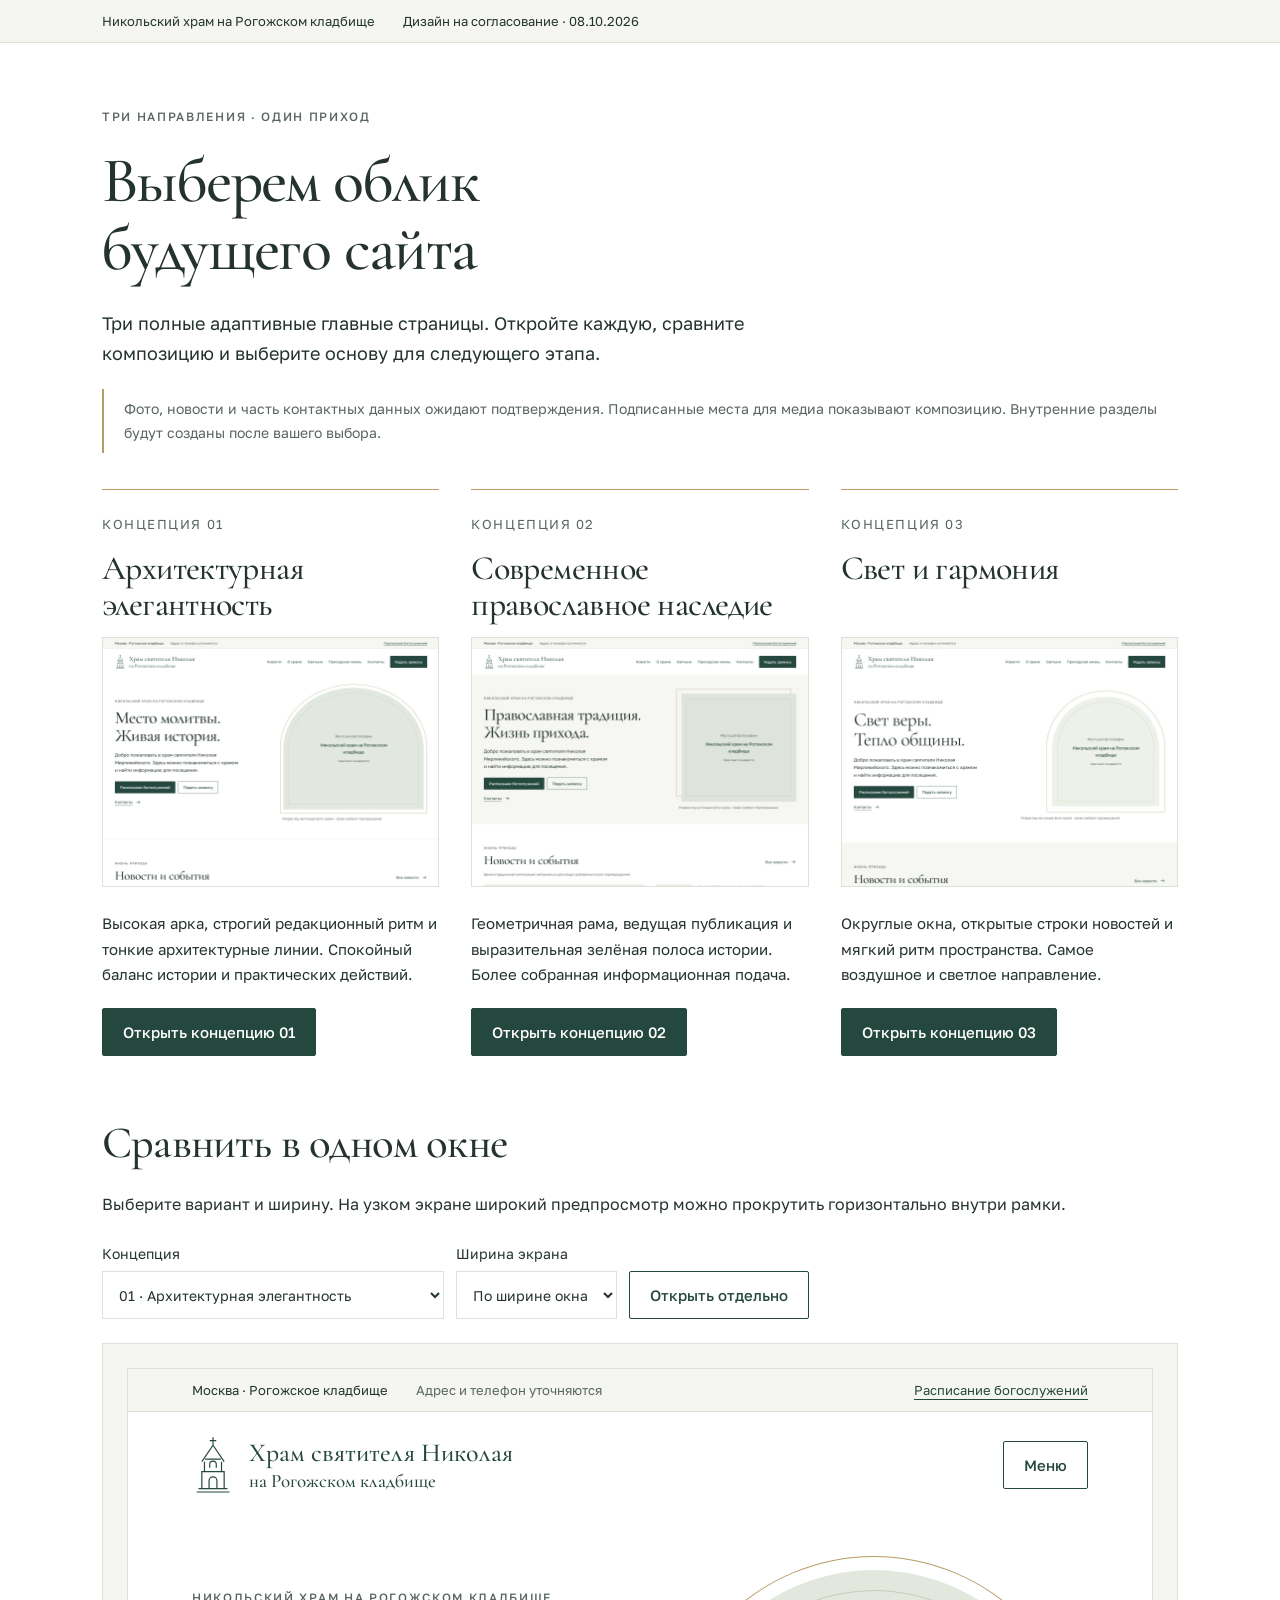
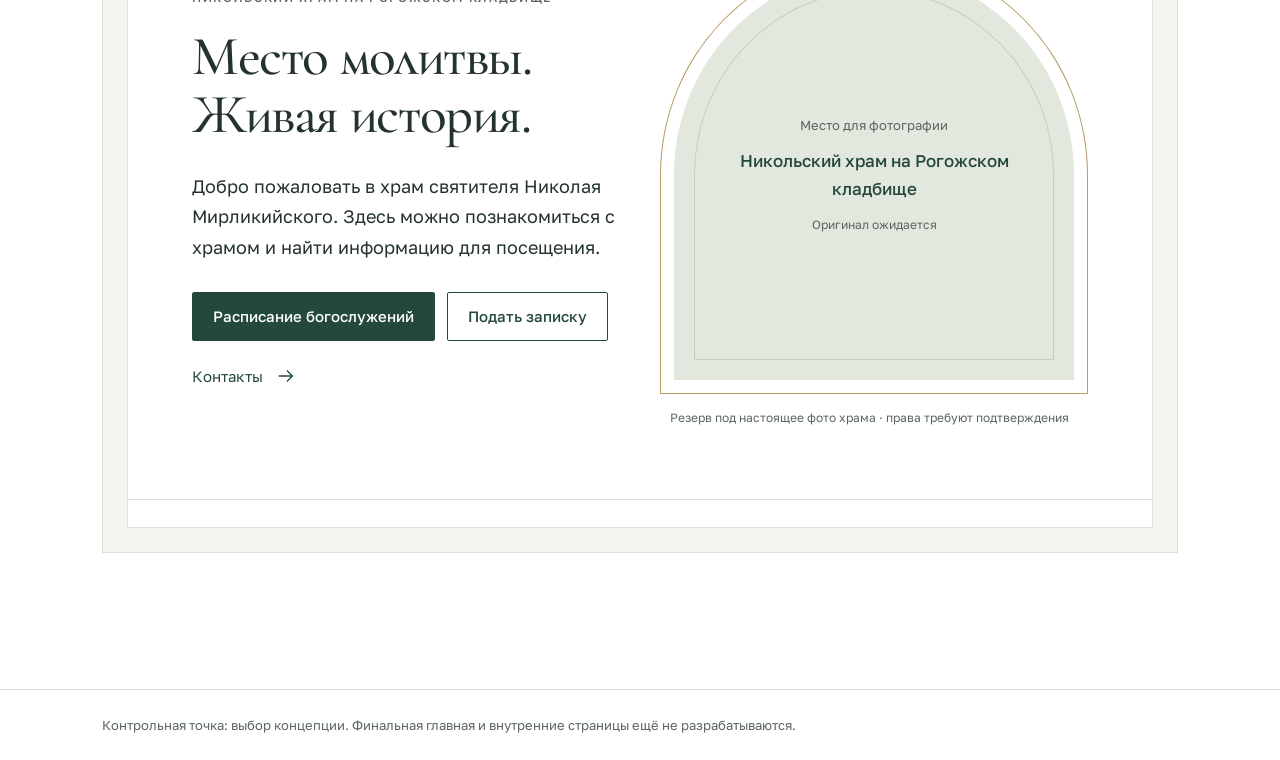
==== concepts/index.html @ eef2ff9b "Add Spec First homepage concepts, comparison gallery and verified responsive layouts" ====
<!doctype html><html lang="ru"><head><meta charset="utf-8"><meta name="viewport" content="width=device-width, initial-scale=1"><title>Три концепции — Никольский храм</title><link rel="stylesheet" href="../css/bootstrap.min.css"><link rel="stylesheet" href="../css/fonts.css"><link rel="stylesheet" href="../css/concepts.css"><script defer src="../js/concepts.js"></script></head><body><a class="skip-link" href="#main">Перейти к содержанию</a><header class="topbar"><div class="container topbar-inner"><span>Никольский храм на Рогожском кладбище</span><span>Дизайн на согласование · 08.10.2026</span></div></header><main id="main"><section class="gallery-hero"><div class="container"><p class="eyebrow">Три направления · один приход</p><h1>Выберем облик<br>будущего сайта</h1><p class="lead gallery-intro">Три полные адаптивные главные страницы. Откройте каждую, сравните композицию и выберите основу для следующего этапа.</p><p class="status-banner">Фото, новости и часть контактных данных ожидают подтверждения. Подписанные места для медиа показывают композицию. Внутренние разделы будут созданы после вашего выбора.</p><div class="gallery-grid"><article class="concept-card"><span class="concept-number">КОНЦЕПЦИЯ 01</span><h2>Архитектурная элегантность</h2><a class="preview-link" href="concept-01.html"><img src="../images/previews/concept-01.webp" alt="Скриншот первого экрана: Архитектурная элегантность" width="1440" height="1067" loading="lazy"></a><p>Высокая арка, строгий редакционный ритм и тонкие архитектурные линии. Спокойный баланс истории и практических действий.</p><a class="btn btn-primary" href="concept-01.html">Открыть концепцию 01</a></article><article class="concept-card"><span class="concept-number">КОНЦЕПЦИЯ 02</span><h2>Современное православное наследие</h2><a class="preview-link" href="concept-02.html"><img src="../images/previews/concept-02.webp" alt="Скриншот первого экрана: Современное православное наследие" width="1440" height="1067" loading="lazy"></a><p>Геометричная рама, ведущая публикация и выразительная зелёная полоса истории. Более собранная информационная подача.</p><a class="btn btn-primary" href="concept-02.html">Открыть концепцию 02</a></article><article class="concept-card"><span class="concept-number">КОНЦЕПЦИЯ 03</span><h2>Свет и гармония</h2><a class="preview-link" href="concept-03.html"><img src="../images/previews/concept-03.webp" alt="Скриншот первого экрана: Свет и гармония" width="1440" height="1067" loading="lazy"></a><p>Округлые окна, открытые строки новостей и мягкий ритм пространства. Самое воздушное и светлое направление.</p><a class="btn btn-primary" href="concept-03.html">Открыть концепцию 03</a></article></div></div></section><section class="section compare-section"><div class="container"><h2>Сравнить в одном окне</h2><p>Выберите вариант и ширину. На узком экране широкий предпросмотр можно прокрутить горизонтально внутри рамки.</p><div class="compare-controls"><label for="concept-select">Концепция<select id="concept-select" aria-label="Концепция"><option value="concept-01.html">01 · Архитектурная элегантность</option><option value="concept-02.html">02 · Современное православное наследие</option><option value="concept-03.html">03 · Свет и гармония</option></select></label><label for="width-select">Ширина экрана<select id="width-select" aria-label="Ширина экрана"><option value="auto">По ширине окна</option><option>1440</option><option>1024</option><option>768</option><option>375</option><option>320</option></select></label><a class="btn btn-outline-primary open-current" href="concept-01.html">Открыть отдельно</a></div><div class="compare-stage"><iframe class="compare-frame" src="concept-01.html" title="Предпросмотр: Архитектурная элегантность" loading="lazy"></iframe></div></div></section></main><footer class="gallery-footer"><div class="container">Контрольная точка: выбор концепции. Финальная главная и внутренние страницы ещё не разрабатываются.</div></footer></body></html>
---- css/fonts.css ----
@font-face {
  font-family: 'Cormorant Garamond';
  font-style: normal;
  font-weight: 400;
  font-display: swap;
  src: url(../fonts/cormorant-400.ttf) format('truetype');
}
@font-face {
  font-family: 'Cormorant Garamond';
  font-style: normal;
  font-weight: 500;
  font-display: swap;
  src: url(../fonts/cormorant-500.ttf) format('truetype');
}
@font-face {
  font-family: 'Cormorant Garamond';
  font-style: normal;
  font-weight: 600;
  font-display: swap;
  src: url(../fonts/cormorant-600.ttf) format('truetype');
}
@font-face {
  font-family: 'Golos Text';
  font-style: normal;
  font-weight: 400;
  font-display: swap;
  src: url(../fonts/golos-400.ttf) format('truetype');
}
@font-face {
  font-family: 'Golos Text';
  font-style: normal;
  font-weight: 500;
  font-display: swap;
  src: url(../fonts/golos-500.ttf) format('truetype');
}
@font-face {
  font-family: 'Golos Text';
  font-style: normal;
  font-weight: 600;
  font-display: swap;
  src: url(../fonts/golos-600.ttf) format('truetype');
}
---- css/concepts.css ----
:root{--ink:#24332d;--muted:#59665e;--green:#25483e;--deep:#18352e;--gold:#b79c65;--soft:#f5f6f2;--line:#dce1da}*{box-sizing:border-box}body{font-family:'Golos Text',Arial,sans-serif;color:var(--ink);line-height:1.7;background:#fff}h1,h2,h3,.brand,.footer-brand{font-family:'Cormorant Garamond',Georgia,serif;font-weight:500;line-height:1.05}h1{font-size:clamp(42px,4.8vw,72px);letter-spacing:-.025em;margin:0 0 26px}h2{font-size:clamp(38px,3.5vw,52px);letter-spacing:-.018em;margin:0 0 24px}h3{font-size:30px;margin:18px 0 12px}p{margin-bottom:20px}a{color:var(--green);text-decoration:none}a:hover{color:var(--deep);text-decoration:underline}button{font:inherit}a,button{transition:background-color .18s,color .18s}button:focus-visible,a:focus-visible{outline:3px solid var(--green);outline-offset:4px}section{scroll-margin-top:20px}.container{padding-left:32px;padding-right:32px}.section{padding:88px 0}.eyebrow{text-transform:uppercase;font-size:12px;letter-spacing:.14em;font-weight:500;line-height:1.7;margin-bottom:20px;color:var(--muted)}.lead{font-size:18px;font-weight:400;line-height:1.7;max-width:500px}.topbar{background:var(--soft);font-size:13px;border-bottom:1px solid var(--line)}.topbar-inner{display:flex;align-items:center;gap:28px;padding-top:10px;padding-bottom:10px}.contact-pending{margin-right:auto;color:var(--muted)}.utility-link{border:0;background:none;padding:0;color:var(--green);text-decoration:underline;text-underline-offset:4px}.main-header{display:flex;justify-content:space-between;gap:24px;align-items:center;padding-top:24px;padding-bottom:24px}.brand{display:flex;gap:15px;align-items:center;font-size:26px;color:var(--green);flex-shrink:0}.brand:hover{text-decoration:none}.brand small{display:block;font-size:19px;margin-top:5px}.brand img{object-fit:contain}#primary-nav{display:flex;align-items:center;gap:24px;font-size:14px}#primary-nav a{white-space:nowrap}#primary-nav .btn{font-size:14px;padding:11px 18px;white-space:nowrap}.menu-toggle{display:none}.btn{font-size:15px;font-weight:500;border-radius:2px;min-height:48px;padding:12px 20px;line-height:1.5;white-space:normal}.btn-primary{--bs-btn-bg:var(--green);--bs-btn-border-color:var(--green);--bs-btn-hover-bg:var(--deep);--bs-btn-hover-border-color:var(--deep);--bs-btn-active-bg:var(--deep);--bs-btn-active-border-color:var(--deep);--bs-btn-disabled-bg:#68766e;--bs-btn-disabled-border-color:#68766e}.btn-outline-primary{--bs-btn-color:var(--green);--bs-btn-border-color:var(--green);--bs-btn-hover-bg:var(--green);--bs-btn-hover-border-color:var(--green);--bs-btn-active-bg:var(--deep);--bs-btn-active-border-color:var(--deep)}.text-link{display:inline-flex;align-items:center;gap:12px;color:var(--green);background:none;border:0;padding:8px 0;line-height:1.5;font-size:15px;text-align:left}.text-link:hover{text-decoration:underline;text-underline-offset:5px}.arrow{width:22px;height:22px;flex-shrink:0;fill:none;stroke:currentColor;stroke-width:1.4}.hero{padding:38px 0 72px}.hero .row{--bs-gutter-x:72px}.hero-copy{padding-top:20px;padding-bottom:20px}.hero-actions{display:flex;flex-wrap:wrap;gap:12px;margin-top:30px}.hero-actions .text-link{flex-basis:100%;margin-top:4px}.hero-frame{position:relative;padding:14px}.hero-frame:before{content:'';position:absolute;inset:0;border:1px solid var(--gold);border-radius:50% 50% 0 0}.media-placeholder{position:relative;background:#e9ede5;display:flex;align-items:center;justify-content:center;overflow:hidden;text-align:center;color:var(--muted);padding:28px;min-height:180px}.hero-media{height:490px;border-radius:50% 50% 0 0;background:#e2e8de}.media-line{position:absolute;inset:20px;border:1px solid #c5cec0}.hero-media .media-line{border-radius:50% 50% 0 0}.media-caption{position:relative;font-size:13px;line-height:1.65;max-width:270px}.media-caption strong{display:block;font-weight:500;margin-top:10px;font-size:17px;color:var(--green)}.media-caption small{display:block;margin-top:12px;font-size:12px}.photo-note{font-size:12px;color:var(--muted);margin:14px 10px 0;line-height:1.6}.section-heading{display:flex;justify-content:space-between;align-items:end;gap:20px;margin-bottom:12px}.section-heading h2{margin-bottom:0}.section-heading .eyebrow{margin-bottom:12px}.demo-note,.source-note{font-size:13px;line-height:1.65;color:var(--muted)}.demo-note{margin:20px 0 30px}.news-layout{display:grid;grid-template-columns:repeat(3,minmax(0,1fr));gap:32px}.news-media{aspect-ratio:3/2}.news-item .eyebrow{display:block;margin:20px 0 0;font-size:11px;letter-spacing:.07em}.news-item p{font-size:15px}.news-item h3{font-size:30px}.news-item .text-link{border-bottom:1px solid var(--line)}.about-section{background:var(--soft)}.about-media{height:420px}.about-copy{padding-left:60px}.source-note{margin:18px 0 0}.shrine-layout{display:grid;grid-template-columns:repeat(3,minmax(0,1fr));gap:48px}.shrine-media{height:285px;background:#f1f0e8}.shrine-item h3{font-size:29px;line-height:1.1}.shrine-item p{font-size:15px}.community-section{background:var(--soft)}.community-layout{display:grid;grid-template-columns:1fr 1.2fr;gap:72px;align-items:center}.community-media{height:370px}.community-copy .lead{font-size:26px;font-family:'Cormorant Garamond',Georgia,serif}.contacts-section dt{font-weight:500;font-size:14px;margin-top:18px}.contacts-section dd{color:var(--muted);font-size:14px;margin-bottom:24px}.map-placeholder{min-height:350px;background:#eef0e9;display:flex;flex-direction:column;justify-content:center;align-items:center;padding:32px;text-align:center;border:1px solid var(--line)}.map-placeholder strong{font-size:23px;font-weight:500}.map-placeholder p{margin:12px 0}.map-placeholder small{color:var(--muted)}.map-cross{width:32px;height:32px;border:1px solid var(--gold);border-radius:50%;margin-bottom:20px;position:relative}.map-cross:after{content:'';width:6px;height:6px;position:absolute;left:12px;top:12px;background:var(--green);border-radius:50%}footer{background:var(--deep);color:#f5f6f2;padding:52px 0 22px;font-size:13px}footer a,footer .text-link{color:#f5f6f2}footer a:hover{color:#fff}footer a:focus-visible{outline-color:#fff}.footer-main{display:flex;gap:56px;justify-content:space-between}.footer-brand{font-size:28px;margin:0 0 20px}.footer-brand small{display:block;font-size:21px;margin-top:7px}.footer-main nav{display:grid;grid-template-columns:1fr 1fr;gap:10px 28px}.footer-bottom{border-top:1px solid #496257;margin-top:36px;padding-top:20px;display:flex;justify-content:space-between;gap:24px;color:#d4dfd7;font-size:12px}.skip-link{position:fixed;left:20px;top:-100px;z-index:20;background:var(--green);color:#fff;padding:12px}.skip-link:focus{top:10px}.page-dialog{border:1px solid var(--line);width:min(580px,calc(100% - 32px));padding:32px;color:var(--ink);max-height:90vh;overflow-y:auto}.page-dialog::backdrop{background:#18352e88}.dialog-top{display:flex;gap:24px;justify-content:space-between}.dialog-close:not(.btn){border:0;background:none;color:var(--green);padding:0;align-self:flex-start}.planned-path{font-size:13px;overflow-wrap:anywhere}.page-dialog h2{font-size:38px}.page-dialog .eyebrow{font-size:11px}
/* Architectural elegance */
.concept-01 .news-section{border-top:1px solid var(--line)}.concept-01 .about-media{border-radius:0 140px 0 0}.concept-01 .community-layout{grid-template-columns:1fr 1.4fr}.concept-01 .community-media{border-radius:160px 0 0 0}
/* Contemporary Orthodox heritage */
.concept-02 .hero{background:var(--soft);padding-top:56px;padding-bottom:56px}.concept-02 h1{font-size:clamp(42px,4.7vw,70px)}.concept-02 .hero-copy{width:58.333%}.concept-02 .hero-art{width:41.667%}.concept-02 .hero-media{border-radius:0;height:435px;background:#dde4da}.concept-02 .hero-media .media-line{border-radius:0}.concept-02 .hero-frame{padding:20px 0 0 20px}.concept-02 .hero-frame:before{border-radius:0;inset:0 20px 20px 0}.concept-02 .news-layout{grid-template-columns:1.15fr 1fr;grid-template-rows:1fr 1fr;gap:24px 48px}.concept-02 .news-item:first-child{grid-row:span 2}.concept-02 .news-item:not(:first-child){display:grid;grid-template-columns:145px 1fr;gap:22px;border-bottom:1px solid var(--line);padding-bottom:20px}.concept-02 .news-item:not(:first-child) .news-media{height:100%;min-height:150px;aspect-ratio:auto;padding:12px}.concept-02 .news-item:not(:first-child) .media-caption strong{font-size:14px}.concept-02 .news-item:not(:first-child) .media-caption{font-size:11px}.concept-02 .news-item:not(:first-child) .eyebrow{margin-top:0}.concept-02 .news-item:not(:first-child) h3{font-size:28px}.concept-02 .news-item:not(:first-child) p{margin-bottom:6px}.concept-02 .about-section{background:var(--green);color:#fff}.concept-02 .about-section .eyebrow,.concept-02 .about-section .source-note{color:#d4dfd7}.concept-02 .about-section .text-link{color:#fff}.concept-02 .about-section .text-link:focus-visible{outline-color:white}.concept-02 .about-copy{order:-1;padding-left:24px;padding-right:60px}.concept-02 .about-media{height:360px}.concept-02 .shrine-layout{grid-template-columns:1fr;gap:0}.concept-02 .shrine-item{display:grid;grid-template-columns:170px 1fr;gap:48px;padding:26px 0;border-bottom:1px solid var(--line)}.concept-02 .shrine-media{height:170px;min-height:170px;padding:14px}.concept-02 .shrine-media .media-caption strong{font-size:13px}.concept-02 .shrine-item h3{font-size:36px;margin-top:5px}.concept-02 .community-section{background:white;padding-top:0}.concept-02 .community-layout{border-top:1px solid var(--line);padding-top:70px}.concept-02 .contacts-section{background:var(--soft)}
/* Light and harmony */
.concept-03 .hero{padding:65px 0 90px}.concept-03 .hero-copy{padding-right:50px}.concept-03 .hero-frame{padding:24px;max-width:480px;margin-left:auto}.concept-03 .hero-frame:before{border-radius:48% 48% 5px 5px}.concept-03 .hero-media{height:440px;border-radius:48% 48% 5px 5px;background:#eef1e8}.concept-03 .hero-media .media-line{border-radius:48% 48% 5px 5px}.concept-03 .hero h1{font-weight:400;font-size:clamp(44px,5.3vw,80px)}.concept-03 .news-section{background:var(--soft)}.concept-03 .news-layout{grid-template-columns:1fr;gap:0}.concept-03 .news-item{display:grid;grid-template-columns:190px 1fr;gap:40px;padding:24px 0;border-bottom:1px solid var(--line)}.concept-03 .news-media{min-height:140px;height:140px;aspect-ratio:auto}.concept-03 .news-item .eyebrow{margin-top:0}.concept-03 .news-item h3{margin-top:8px}.concept-03 .news-item p{margin-bottom:0}.concept-03 .news-copy{display:grid;grid-template-columns:1fr auto;column-gap:24px}.concept-03 .news-copy .eyebrow,.concept-03 .news-copy h3,.concept-03 .news-copy p{grid-column:1}.concept-03 .news-copy .text-link{grid-column:2;grid-row:1/4;align-self:center;border:0}.concept-03 .about-section{background:white}.concept-03 .about-art{width:41.667%}.concept-03 .about-copy{width:58.333%;padding-left:100px}.concept-03 .about-media{height:440px;border-radius:180px 180px 0 0}.concept-03 .shrine-section{padding-top:20px}.concept-03 .shrine-layout{gap:60px}.concept-03 .shrine-media{border-radius:50% 50% 0 0;height:310px}.concept-03 .shrine-media .media-line{border-radius:50% 50% 0 0}.concept-03 .community-layout{grid-template-columns:1.2fr 1fr}.concept-03 .community-media{border-radius:3px 140px 3px 3px}
/* Comparison gallery */
.gallery-hero{padding:64px 0 32px}.gallery-hero h1{font-size:clamp(44px,5vw,68px)}.gallery-intro{max-width:700px}.gallery-grid{display:grid;grid-template-columns:repeat(3,minmax(0,1fr));gap:32px;margin-top:36px}.concept-card{border-top:1px solid var(--gold);padding-top:20px}.concept-number{font-size:13px;letter-spacing:.12em;color:var(--muted)}.concept-card h2{font-size:34px;margin:14px 0;min-height:72px}.concept-card p{font-size:15px}.preview-link{display:block;background:var(--soft);margin-bottom:24px;overflow:hidden;border:1px solid var(--line)}.preview-link img{display:block;width:100%;aspect-ratio:1.35;object-fit:cover;object-position:top}.compare-section{padding-top:32px}.compare-controls{display:flex;flex-wrap:wrap;gap:12px;align-items:end;margin:24px 0}.compare-controls label{display:flex;flex-direction:column;gap:5px;font-size:14px}.compare-controls select{border:1px solid var(--line);padding:12px;color:var(--ink);background:#fff;min-height:48px}.compare-stage{overflow:auto;background:var(--soft);padding:24px;border:1px solid var(--line)}.compare-frame{width:100%;height:760px;border:1px solid var(--line);display:block;margin:0 auto;background:#fff}.gallery-footer{background:white;color:var(--muted);border-top:1px solid var(--line);padding:24px 0;margin-top:48px}.status-banner{border-left:2px solid var(--gold);padding:8px 0 8px 20px;color:var(--muted);font-size:14px}
@media(min-width:1400px){.container{max-width:1320px}}
@media(max-width:1199px){.main-header{position:relative;flex-wrap:wrap}.menu-toggle{display:block}#primary-nav{display:none;flex-basis:100%;flex-wrap:wrap;border-top:1px solid var(--line);padding-top:20px}#primary-nav.is-open{display:flex}.hero .row{--bs-gutter-x:40px}h1{font-size:clamp(42px,5.4vw,64px)}.hero-media{height:410px}.about-copy{padding-left:35px}.concept-03 .about-copy{padding-left:60px}.concept-02 .news-item:not(:first-child){grid-template-columns:110px 1fr;gap:16px}.footer-main{gap:32px}.gallery-grid{gap:24px}.concept-card h2{font-size:30px}}
@media(max-width:991px){.section{padding:60px 0}.container{padding-left:24px;padding-right:24px}.contact-pending{display:none}.topbar-inner{justify-content:space-between}.hero .row{--bs-gutter-x:30px}.hero-media,.concept-02 .hero-media,.concept-03 .hero-media{height:350px}.hero-actions .btn{width:100%}.hero{padding-bottom:50px}.hero-copy .eyebrow{font-size:10px}.news-layout,.shrine-layout{gap:24px}.shrine-media{height:230px}.community-layout{gap:40px}.community-media{height:330px}.concept-02 .news-layout{gap:24px}.concept-02 .news-item:not(:first-child){display:block}.concept-02 .news-item:not(:first-child) .news-media{display:none}.concept-02 .about-copy{padding-right:30px}.concept-03 .hero-copy{padding-right:20px}.concept-03 .about-copy{padding-left:40px}.concept-03 .shrine-layout{gap:28px}.footer-main{flex-wrap:wrap}.gallery-grid{grid-template-columns:1fr}.concept-card{display:grid;grid-template-columns:1fr 1fr;gap:0 32px}.concept-card .preview-link{grid-column:1;grid-row:1/6}.concept-card h2{min-height:0}.concept-card .btn{align-self:start;justify-self:start}.concept-card .concept-number{grid-column:2}.compare-frame{height:650px}}
@media(max-width:767px){.section{padding:44px 0}.hero,.concept-02 .hero,.concept-03 .hero{padding:28px 0 44px}.hero .row{--bs-gutter-y:24px}.hero-copy,.hero-art,.concept-02 .hero-copy,.concept-02 .hero-art,.concept-03 .about-art,.concept-03 .about-copy{width:100%}.hero-copy{padding-top:0}.hero-copy .eyebrow{font-size:11px}.hero-actions .btn{width:auto}.hero-frame,.concept-03 .hero-frame{max-width:520px;margin:0 auto}.hero-media,.concept-02 .hero-media,.concept-03 .hero-media{height:360px}.photo-note{text-align:center}.news-layout,.shrine-layout{grid-template-columns:1fr}.news-layout{gap:36px}.news-item h3{font-size:32px}.news-media{aspect-ratio:16/9;min-height:180px}.about-copy,.concept-02 .about-copy,.concept-03 .about-copy{padding:0 24px}.about-media,.concept-03 .about-media{height:330px}.community-layout,.concept-01 .community-layout,.concept-03 .community-layout{grid-template-columns:1fr;gap:28px}.community-media{height:280px}.shrine-media,.concept-03 .shrine-media{height:290px;max-width:420px}.section-heading{align-items:start}.section-heading .text-link{font-size:13px;flex-shrink:0}.concept-02 .news-layout{grid-template-columns:1fr}.concept-02 .news-item:first-child{grid-row:auto}.concept-02 .news-item:not(:first-child){display:grid;grid-template-columns:110px 1fr}.concept-02 .news-item:not(:first-child) .news-media{display:flex}.concept-02 .shrine-item{grid-template-columns:120px 1fr;gap:24px}.concept-02 .shrine-media{height:170px;min-height:170px}.concept-02 .shrine-item h3{font-size:28px}.concept-02 .community-section{padding-top:44px}.concept-02 .community-layout{padding-top:0;border:0}.concept-03 .news-item{grid-template-columns:130px 1fr;gap:24px}.concept-03 .news-copy{display:block}.concept-03 .news-media{height:160px;min-height:160px}.concept-03 .news-item h3{font-size:28px}.footer-main{display:block}.footer-main nav{margin:24px 0}.footer-bottom{flex-direction:column;gap:8px}.gallery-hero{padding:40px 0 20px}.compare-stage{padding:12px}.compare-controls{align-items:stretch}.compare-controls label{flex:1}.compare-controls select{max-width:100%}}
@media(max-width:575px){.container{padding-left:20px;padding-right:20px}.topbar-inner{align-items:start;gap:12px;font-size:11px}.topbar-inner .utility-link{max-width:145px;text-align:right}.main-header{padding-top:18px;padding-bottom:18px;gap:12px}.brand{font-size:22px;gap:10px}.brand small{font-size:16px}.brand img{width:30px;height:46px}.menu-toggle{padding:8px 12px;min-height:44px;font-size:13px}#primary-nav.is-open{display:flex;flex-direction:column;align-items:stretch;gap:0}#primary-nav a{padding:12px 0}#primary-nav .btn{margin-top:12px}.hero-actions .btn{width:100%}h1,.concept-02 h1,.concept-03 .hero h1{font-size:46px}h2{font-size:38px}.hero-media,.concept-02 .hero-media,.concept-03 .hero-media{height:325px}.hero-frame{padding:12px}.concept-03 .hero-frame{padding:18px}.hero .lead{font-size:16px}.section-heading{flex-direction:column;gap:4px}.eyebrow{font-size:11px}.shrine-layout{gap:36px}.about-media{height:290px}.map-placeholder{min-height:280px;padding:24px}.concept-02 .news-item:not(:first-child){grid-template-columns:1fr}.concept-02 .news-item:not(:first-child) .news-media{display:flex;aspect-ratio:16/9;min-height:180px}.concept-02 .shrine-item{grid-template-columns:1fr;gap:12px}.concept-02 .shrine-media{height:220px;width:100%}.concept-03 .news-item{grid-template-columns:1fr;gap:16px}.concept-03 .news-media{height:190px}.concept-03 .about-media{height:340px}.concept-card{display:block}.concept-card .preview-link{margin-top:20px}.concept-card h2{font-size:36px}.compare-controls label{flex-basis:100%}.compare-stage{padding:0}.compare-frame{height:650px}.page-dialog{padding:24px}.dialog-top{gap:12px}.page-dialog h2{font-size:32px}.community-copy .lead{font-size:24px}.footer-main nav{grid-template-columns:1fr}}
@media(max-width:359px){.container{padding-left:16px;padding-right:16px}.brand{font-size:19px}.brand small{font-size:14px}.brand img{width:26px}.main-header{gap:8px}.menu-toggle{font-size:12px;padding:8px 10px}h1,.concept-02 h1,.concept-03 .hero h1{font-size:42px}.hero-media,.concept-02 .hero-media,.concept-03 .hero-media{height:290px}.hero-actions .btn{font-size:14px;padding-left:12px;padding-right:12px}}
@media(prefers-reduced-motion:reduce){*,*::before,*::after{transition:none!important;scroll-behavior:auto!important}}
/* Intrinsic size and narrow gutter corrections verified in browser */
.news-item,.shrine-item,.news-copy,.media-placeholder,.media-caption,.concept-card{min-width:0}.media-caption{overflow-wrap:anywhere}.concept-03 .news-media{padding:14px}.concept-03 .news-media .media-caption{font-size:11px}.concept-03 .news-media .media-caption strong{font-size:14px;margin-top:5px}.concept-03 .news-media .media-caption small{margin-top:6px}
@media(max-width:575px){.row.g-5{--bs-gutter-x:32px}.main-header{flex-wrap:nowrap}.brand{flex:1;min-width:0;font-size:20px}.brand span{min-width:0}.brand small{font-size:14px}.menu-toggle{flex-shrink:0}.topbar-inner{flex-wrap:wrap}.topbar-inner>span{min-width:0}.gallery-grid{min-width:0}}
@media(max-width:359px){.brand{font-size:19px}.brand small{font-size:13px}.main-header{gap:8px}}
.news-media{width:100%}.compare-controls label{min-width:0}.compare-controls select{width:100%;min-width:0}
.preview-link img{height:auto}
@media(max-width:575px){.topbar-inner{display:grid;grid-template-columns:minmax(0,1fr) minmax(0,1fr);gap:12px}.topbar-inner .utility-link{max-width:none}}
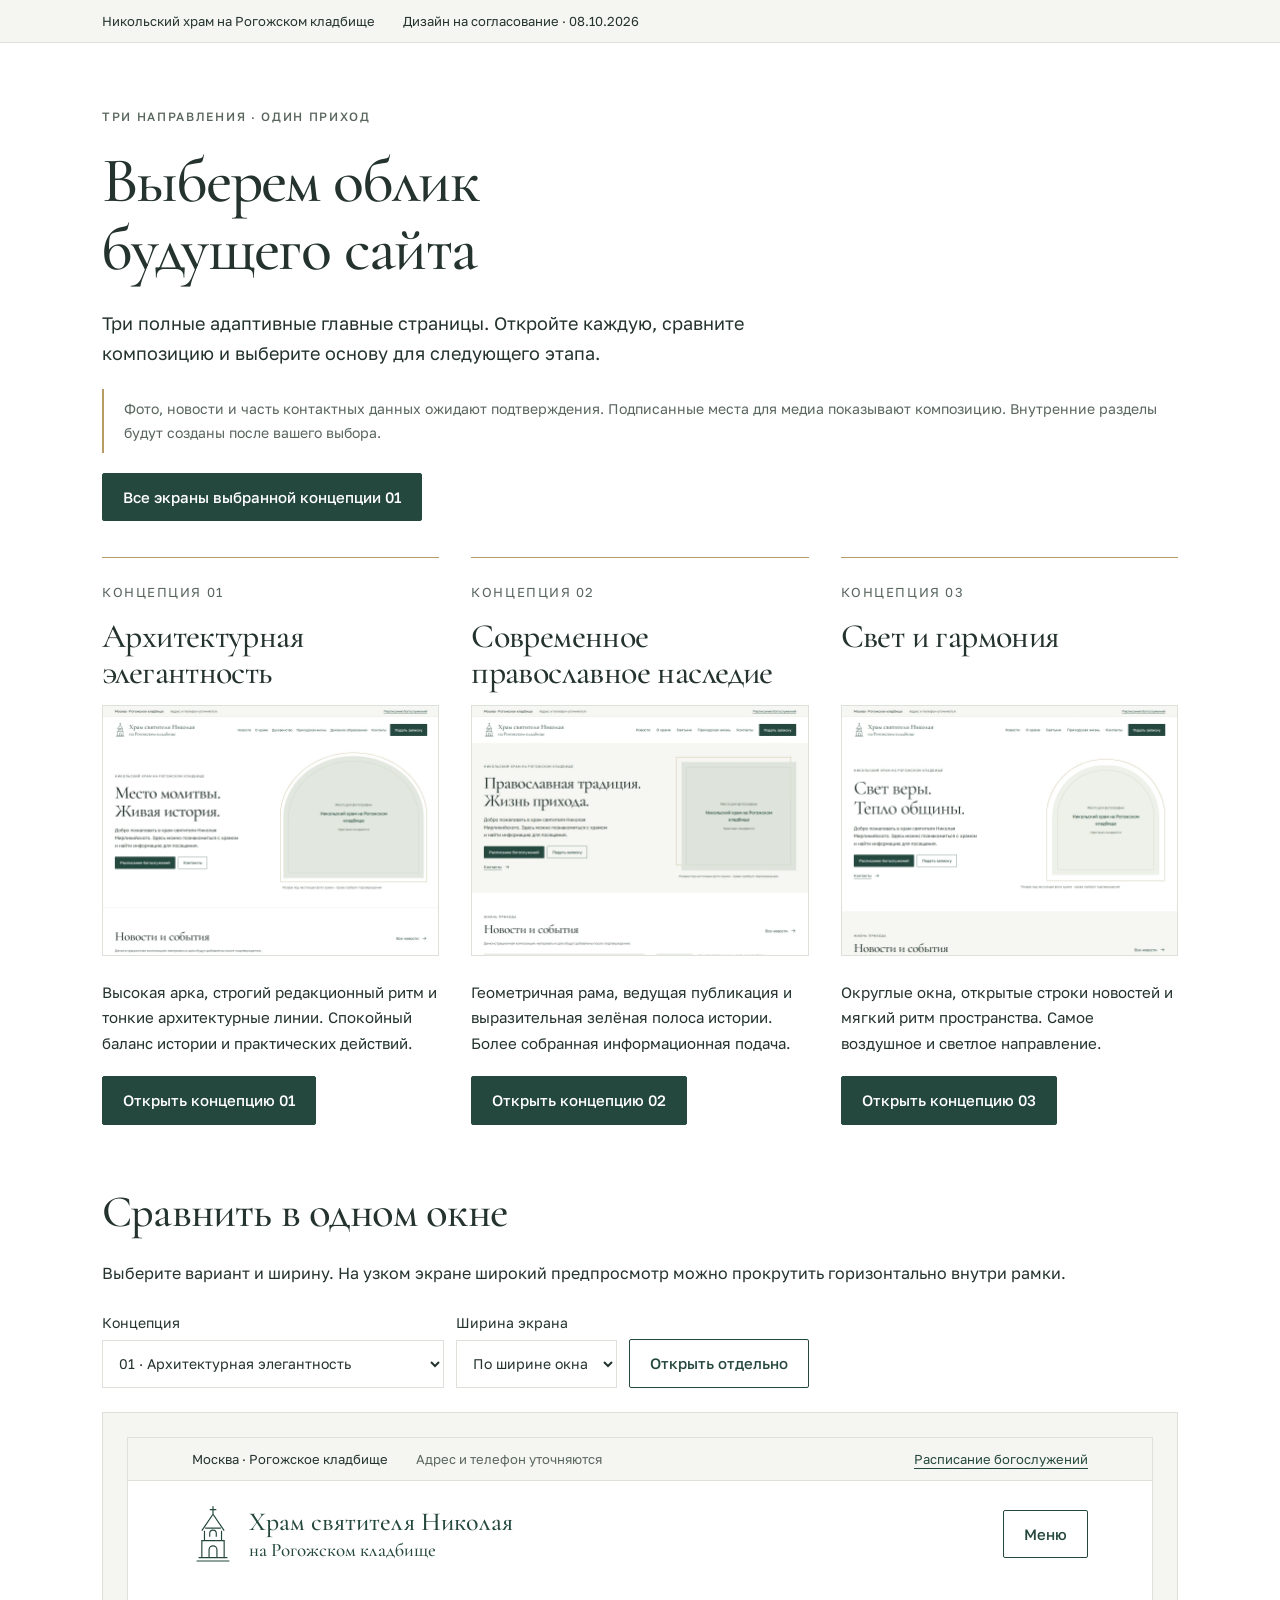
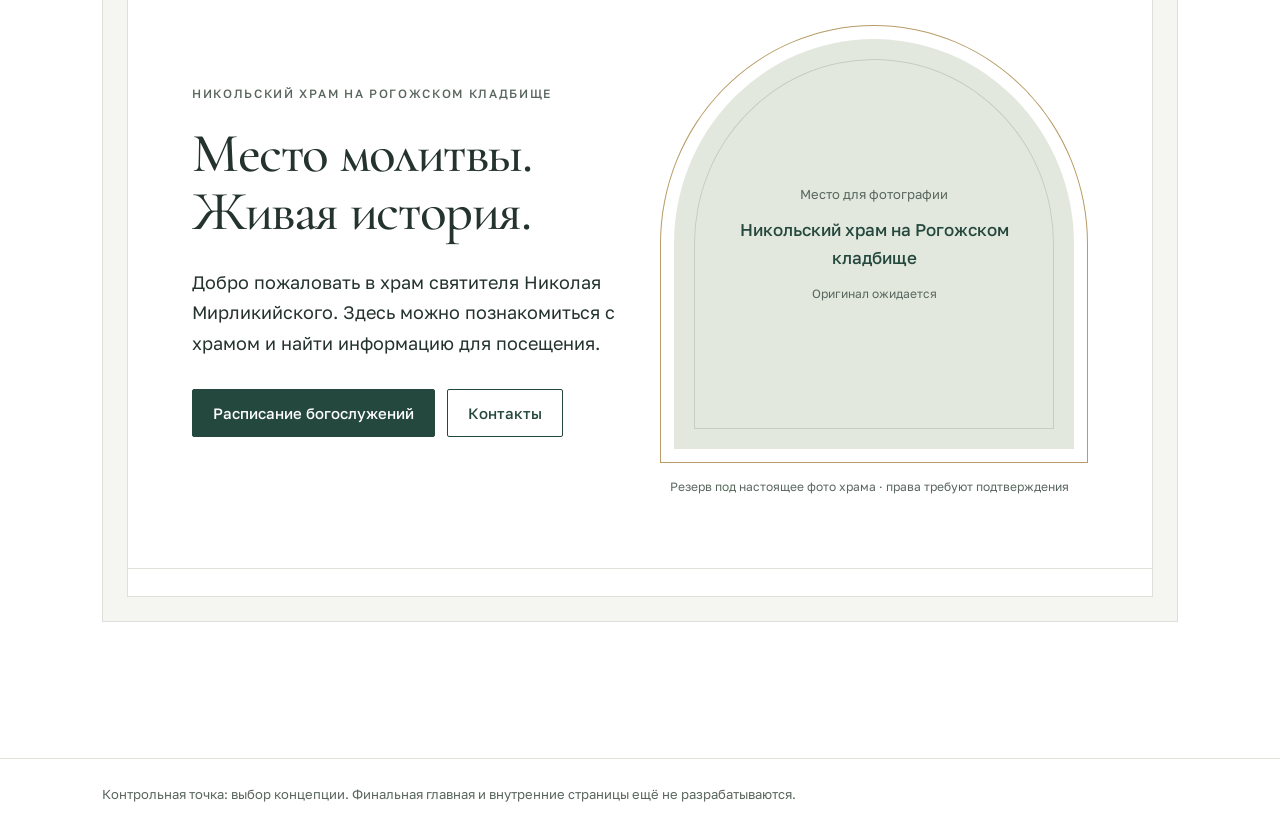
==== commit 704020f5: "Assemble selected homepage and add complete section review with screenshots" ====
--- a/concepts/index.html
+++ b/concepts/index.html
@@ -1 +1 @@
-<!doctype html><html lang="ru"><head><meta charset="utf-8"><meta name="viewport" content="width=device-width, initial-scale=1"><title>Три концепции — Никольский храм</title><link rel="stylesheet" href="../css/bootstrap.min.css"><link rel="stylesheet" href="../css/fonts.css"><link rel="stylesheet" href="../css/concepts.css"><script defer src="../js/concepts.js"></script></head><body><a class="skip-link" href="#main">Перейти к содержанию</a><header class="topbar"><div class="container topbar-inner"><span>Никольский храм на Рогожском кладбище</span><span>Дизайн на согласование · 08.10.2026</span></div></header><main id="main"><section class="gallery-hero"><div class="container"><p class="eyebrow">Три направления · один приход</p><h1>Выберем облик<br>будущего сайта</h1><p class="lead gallery-intro">Три полные адаптивные главные страницы. Откройте каждую, сравните композицию и выберите основу для следующего этапа.</p><p class="status-banner">Фото, новости и часть контактных данных ожидают подтверждения. Подписанные места для медиа показывают композицию. Внутренние разделы будут созданы после вашего выбора.</p><div class="gallery-grid"><article class="concept-card"><span class="concept-number">КОНЦЕПЦИЯ 01</span><h2>Архитектурная элегантность</h2><a class="preview-link" href="concept-01.html"><img src="../images/previews/concept-01.webp" alt="Скриншот первого экрана: Архитектурная элегантность" width="1440" height="1067" loading="lazy"></a><p>Высокая арка, строгий редакционный ритм и тонкие архитектурные линии. Спокойный баланс истории и практических действий.</p><a class="btn btn-primary" href="concept-01.html">Открыть концепцию 01</a></article><article class="concept-card"><span class="concept-number">КОНЦЕПЦИЯ 02</span><h2>Современное православное наследие</h2><a class="preview-link" href="concept-02.html"><img src="../images/previews/concept-02.webp" alt="Скриншот первого экрана: Современное православное наследие" width="1440" height="1067" loading="lazy"></a><p>Геометричная рама, ведущая публикация и выразительная зелёная полоса истории. Более собранная информационная подача.</p><a class="btn btn-primary" href="concept-02.html">Открыть концепцию 02</a></article><article class="concept-card"><span class="concept-number">КОНЦЕПЦИЯ 03</span><h2>Свет и гармония</h2><a class="preview-link" href="concept-03.html"><img src="../images/previews/concept-03.webp" alt="Скриншот первого экрана: Свет и гармония" width="1440" height="1067" loading="lazy"></a><p>Округлые окна, открытые строки новостей и мягкий ритм пространства. Самое воздушное и светлое направление.</p><a class="btn btn-primary" href="concept-03.html">Открыть концепцию 03</a></article></div></div></section><section class="section compare-section"><div class="container"><h2>Сравнить в одном окне</h2><p>Выберите вариант и ширину. На узком экране широкий предпросмотр можно прокрутить горизонтально внутри рамки.</p><div class="compare-controls"><label for="concept-select">Концепция<select id="concept-select" aria-label="Концепция"><option value="concept-01.html">01 · Архитектурная элегантность</option><option value="concept-02.html">02 · Современное православное наследие</option><option value="concept-03.html">03 · Свет и гармония</option></select></label><label for="width-select">Ширина экрана<select id="width-select" aria-label="Ширина экрана"><option value="auto">По ширине окна</option><option>1440</option><option>1024</option><option>768</option><option>375</option><option>320</option></select></label><a class="btn btn-outline-primary open-current" href="concept-01.html">Открыть отдельно</a></div><div class="compare-stage"><iframe class="compare-frame" src="concept-01.html" title="Предпросмотр: Архитектурная элегантность" loading="lazy"></iframe></div></div></section></main><footer class="gallery-footer"><div class="container">Контрольная точка: выбор концепции. Финальная главная и внутренние страницы ещё не разрабатываются.</div></footer></body></html>+<!doctype html><html lang="ru"><head><meta charset="utf-8"><meta name="viewport" content="width=device-width, initial-scale=1"><title>Три концепции — Никольский храм</title><link rel="stylesheet" href="../css/bootstrap.min.css"><link rel="stylesheet" href="../css/fonts.css"><link rel="stylesheet" href="../css/concepts.css"><script defer src="../js/concepts.js"></script></head><body><a class="skip-link" href="#main">Перейти к содержанию</a><header class="topbar"><div class="container topbar-inner"><span>Никольский храм на Рогожском кладбище</span><span>Дизайн на согласование · 08.10.2026</span></div></header><main id="main"><section class="gallery-hero"><div class="container"><p class="eyebrow">Три направления · один приход</p><h1>Выберем облик<br>будущего сайта</h1><p class="lead gallery-intro">Три полные адаптивные главные страницы. Откройте каждую, сравните композицию и выберите основу для следующего этапа.</p><p class="status-banner">Фото, новости и часть контактных данных ожидают подтверждения. Подписанные места для медиа показывают композицию. Внутренние разделы будут созданы после вашего выбора.</p><p><a class="btn btn-primary" href="../review/index.html">Все экраны выбранной концепции 01</a></p><div class="gallery-grid"><article class="concept-card"><span class="concept-number">КОНЦЕПЦИЯ 01</span><h2>Архитектурная элегантность</h2><a class="preview-link" href="concept-01.html"><img src="../images/previews/concept-01.webp" alt="Скриншот первого экрана: Архитектурная элегантность" width="1440" height="1067" loading="lazy"></a><p>Высокая арка, строгий редакционный ритм и тонкие архитектурные линии. Спокойный баланс истории и практических действий.</p><a class="btn btn-primary" href="concept-01.html">Открыть концепцию 01</a></article><article class="concept-card"><span class="concept-number">КОНЦЕПЦИЯ 02</span><h2>Современное православное наследие</h2><a class="preview-link" href="concept-02.html"><img src="../images/previews/concept-02.webp" alt="Скриншот первого экрана: Современное православное наследие" width="1440" height="1067" loading="lazy"></a><p>Геометричная рама, ведущая публикация и выразительная зелёная полоса истории. Более собранная информационная подача.</p><a class="btn btn-primary" href="concept-02.html">Открыть концепцию 02</a></article><article class="concept-card"><span class="concept-number">КОНЦЕПЦИЯ 03</span><h2>Свет и гармония</h2><a class="preview-link" href="concept-03.html"><img src="../images/previews/concept-03.webp" alt="Скриншот первого экрана: Свет и гармония" width="1440" height="1067" loading="lazy"></a><p>Округлые окна, открытые строки новостей и мягкий ритм пространства. Самое воздушное и светлое направление.</p><a class="btn btn-primary" href="concept-03.html">Открыть концепцию 03</a></article></div></div></section><section class="section compare-section"><div class="container"><h2>Сравнить в одном окне</h2><p>Выберите вариант и ширину. На узком экране широкий предпросмотр можно прокрутить горизонтально внутри рамки.</p><div class="compare-controls"><label for="concept-select">Концепция<select id="concept-select" aria-label="Концепция"><option value="concept-01.html">01 · Архитектурная элегантность</option><option value="concept-02.html">02 · Современное православное наследие</option><option value="concept-03.html">03 · Свет и гармония</option></select></label><label for="width-select">Ширина экрана<select id="width-select" aria-label="Ширина экрана"><option value="auto">По ширине окна</option><option>1440</option><option>1024</option><option>768</option><option>375</option><option>320</option></select></label><a class="btn btn-outline-primary open-current" href="concept-01.html">Открыть отдельно</a></div><div class="compare-stage"><iframe class="compare-frame" src="concept-01.html" title="Предпросмотр: Архитектурная элегантность" loading="lazy"></iframe></div></div></section></main><footer class="gallery-footer"><div class="container">Контрольная точка: выбор концепции. Финальная главная и внутренние страницы ещё не разрабатываются.</div></footer></body></html>
--- a/css/concepts.css
+++ b/css/concepts.css
@@ -21,3 +21,8 @@
 .news-media{width:100%}.compare-controls label{min-width:0}.compare-controls select{width:100%;min-width:0}
 .preview-link img{height:auto}
 @media(max-width:575px){.topbar-inner{display:grid;grid-template-columns:minmax(0,1fr) minmax(0,1fr);gap:12px}.topbar-inner .utility-link{max-width:none}}
+.hero-actions a.btn:hover{text-decoration:none}
+.concept-01 #primary-nav{gap:16px;font-size:13px}#primary-nav .nav-link-button{background:none;border:0;padding:0;color:var(--green);font:inherit;white-space:nowrap;text-align:left}#primary-nav .nav-link-button:hover{text-decoration:underline;text-underline-offset:4px}
+@media(max-width:575px){#primary-nav .nav-link-button{padding:12px 0}}
+.footer-main nav .text-link{padding:0;font-size:13px}.structure-review{padding:56px 0}.structure-review .hero-actions{margin-bottom:30px}.structure-links{display:flex;flex-wrap:wrap;gap:12px 28px;padding:20px 0 40px;font-size:14px}.structure-block{padding:40px 0;border-top:1px solid var(--line)}.structure-block h2{font-size:36px}.structure-block p{color:var(--muted)}.structure-shot{display:block;width:100%;height:auto;border:1px solid var(--line)}
+@media(max-width:575px){.structure-review{padding:32px 0}.structure-block{padding:28px 0}.structure-block h2{font-size:30px}}
